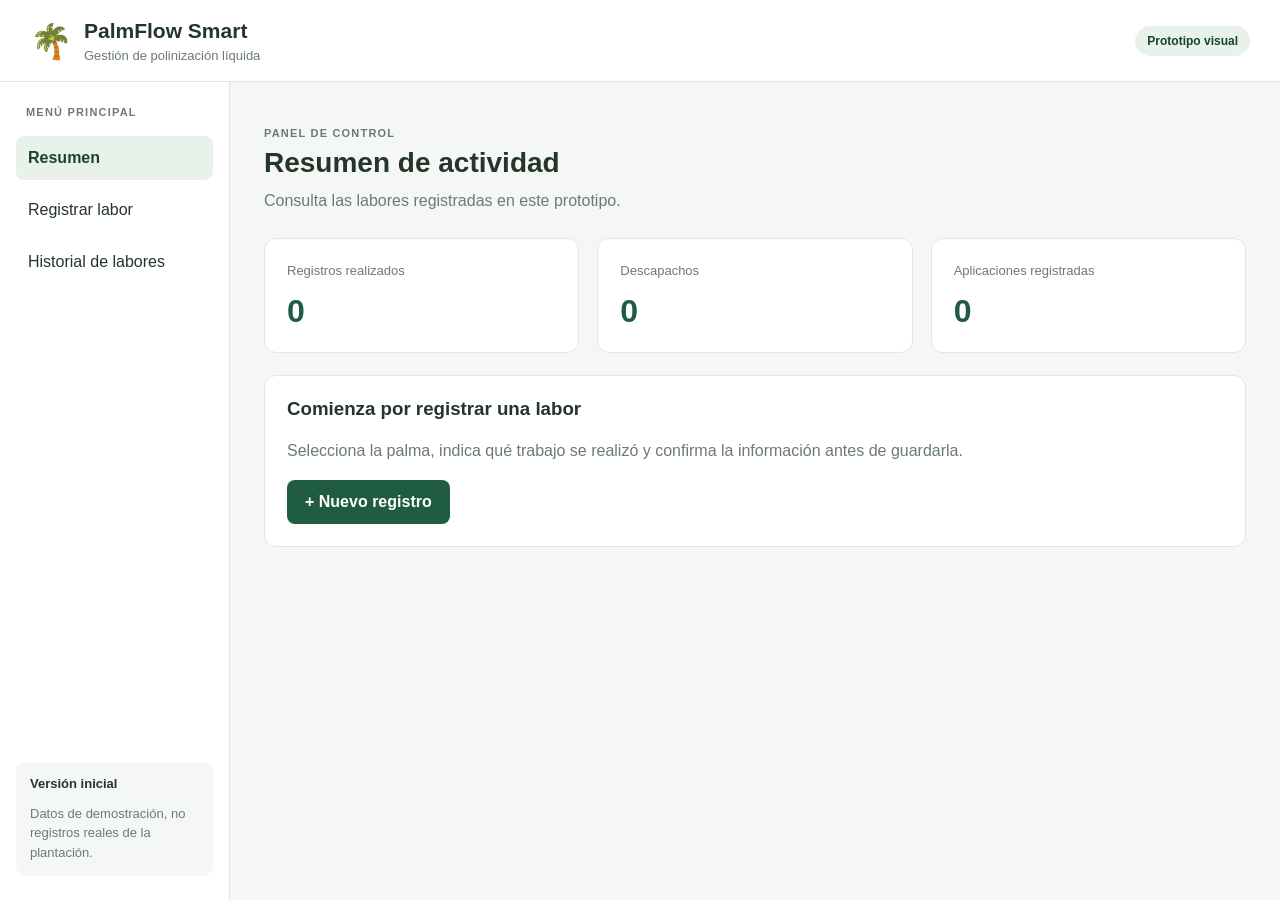
==== index.html @ d9333a88 "Inicio" ====
<!DOCTYPE html>
<html lang="es">
<head>
  <meta charset="UTF-8">
  <meta name="viewport" content="width=device-width, initial-scale=1.0">
  <title>PalmFlow Smart</title>
  <link rel="stylesheet" href="styles.css">
  <script src="app.js" defer></script>
</head>
<body>
  <header class="topbar">
    <div class="brand">
      <span class="brand-icon">🌴</span>
      <div>
        <h1>PalmFlow Smart</h1>
        <p>Gestión de polinización líquida</p>
      </div>
    </div>
    <span class="demo-tag">Prototipo visual</span>
  </header>

  <div class="layout">
    <aside class="sidebar">
      <p class="menu-label">MENÚ PRINCIPAL</p>
      <button class="nav-button active" data-page="dashboard">
        Resumen
      </button>
      <button class="nav-button" data-page="registro">
        Registrar labor
      </button>
      <button class="nav-button" data-page="historial">
        Historial de labores
      </button>
      <div class="sidebar-note">
        <strong>Versión inicial</strong>
        <p>Datos de demostración, no registros reales de la plantación.</p>
      </div>
    </aside>

    <main class="content">
      <section id="dashboard" class="page">
        <p class="eyebrow">PANEL DE CONTROL</p>
        <h2>Resumen de actividad</h2>
        <p class="intro">
          Consulta las labores registradas en este prototipo.
        </p>

        <div class="stats">
          <article class="stat-card">
            <span>Registros realizados</span>
            <strong id="totalRegistros">0</strong>
          </article>
          <article class="stat-card">
            <span>Descapachos</span>
            <strong id="totalDescapachos">0</strong>
          </article>
          <article class="stat-card">
            <span>Aplicaciones registradas</span>
            <strong id="totalAplicaciones">0</strong>
          </article>
        </div>

        <article class="panel">
          <h3>Comienza por registrar una labor</h3>
          <p>
            Selecciona la palma, indica qué trabajo se realizó
            y confirma la información antes de guardarla.
          </p>
          <button class="primary-button" data-go="registro">
            + Nuevo registro
          </button>
        </article>
      </section>

      <section id="registro" class="page hidden">
        <p class="eyebrow">REGISTRO DE CAMPO</p>
        <h2>Registrar una labor</h2>
        <p class="intro">
          Completa los datos de ejemplo para probar el formulario.
        </p>

        <form id="laborForm" class="panel form-grid">
          <label>
            Sector
            <input name="sector" placeholder="Ej. 12" required>
          </label>

          <label>
            Línea
            <input name="linea" placeholder="Ej. 2" required>
          </label>

          <label>
            Identificador de palma
            <input name="palma" placeholder="Ej. 042" required>
          </label>

          <label>
            Tipo de labor
            <select name="labor" required>
              <option value="">Selecciona una labor</option>
              <option value="Descapacho">Descapacho</option>
              <option value="Aplicación">Aplicación de polinización</option>
            </select>
          </label>

          <label class="full-width">
            Estado observado o labor realizada
            <select name="estado" required>
              <option value="">Selecciona una opción</option>
              <option value="Realizado">Labor realizada</option>
              <option value="Pendiente">Pendiente de realizar</option>
              <option value="Por verificar">Requiere verificación</option>
            </select>
          </label>

          <label class="full-width">
            Observaciones (opcional)
            <textarea name="observaciones" rows="3"
              placeholder="Información adicional..."></textarea>
          </label>

          <div class="full-width form-actions">
            <button type="reset" class="secondary-button">Limpiar</button>
            <button type="submit" class="primary-button">
              Guardar registro
            </button>
          </div>
        </form>

        <p class="helper">
          Este formulario es demostrativo. Las opciones definitivas
          deben validarse con Palmasol.
        </p>
      </section>

      <section id="historial" class="page hidden">
        <p class="eyebrow">CONSULTA DE INFORMACIÓN</p>
        <h2>Historial de labores</h2>
        <p class="intro">
          Registros guardados durante esta demostración.
        </p>

        <article class="panel table-panel">
          <div class="table-wrap">
            <table>
              <thead>
                <tr>
                  <th>Palma</th>
                  <th>Labor</th>
                  <th>Estado</th>
                  <th>Fecha</th>
                </tr>
              </thead>
              <tbody id="historialBody"></tbody>
            </table>
          </div>
          <p id="emptyMessage" class="empty-message">
            Todavía no hay registros. Prueba el formulario.
          </p>
        </article>
      </section>
    </main>
  </div>
</body>
</html>
---- styles.css ----
:root {
  --green: #205c43;
  --green-dark: #16442f;
  --green-light: #e8f2eb;
  --background: #f5f7f5;
  --text: #24352c;
  --muted: #6b7b72;
  --border: #e0e7e1;
  --white: #ffffff;
}

* {
  box-sizing: border-box;
}

body {
  margin: 0;
  font-family: Arial, Helvetica, sans-serif;
  color: var(--text);
  background: var(--background);
}

button, input, select, textarea {
  font: inherit;
}

button {
  cursor: pointer;
}

.topbar {
  min-height: 82px;
  background: var(--white);
  border-bottom: 1px solid var(--border);
  display: flex;
  align-items: center;
  justify-content: space-between;
  padding: 16px 30px;
  gap: 16px;
}

.brand {
  display: flex;
  align-items: center;
  gap: 12px;
}

.brand-icon {
  font-size: 34px;
}

.brand h1 {
  margin: 0;
  font-size: 21px;
}

.brand p {
  margin: 5px 0 0;
  color: var(--muted);
  font-size: 13px;
}

.demo-tag {
  background: var(--green-light);
  color: var(--green-dark);
  border-radius: 20px;
  padding: 8px 12px;
  font-size: 12px;
  font-weight: bold;
}

.layout {
  display: grid;
  grid-template-columns: 230px minmax(0, 1fr);
  min-height: calc(100vh - 82px);
}

.sidebar {
  background: var(--white);
  border-right: 1px solid var(--border);
  padding: 24px 16px;
  display: flex;
  flex-direction: column;
  gap: 8px;
}

.menu-label, .eyebrow {
  color: var(--muted);
  font-size: 11px;
  font-weight: bold;
  letter-spacing: 1.2px;
}

.menu-label {
  padding: 0 10px;
  margin: 0 0 10px;
}

.nav-button {
  background: transparent;
  border: 0;
  border-radius: 8px;
  text-align: left;
  padding: 13px 12px;
  color: var(--text);
}

.nav-button:hover,
.nav-button.active {
  background: var(--green-light);
  color: var(--green-dark);
  font-weight: bold;
}

.sidebar-note {
  margin-top: auto;
  background: var(--background);
  padding: 14px;
  border-radius: 10px;
  font-size: 13px;
}

.sidebar-note p {
  color: var(--muted);
  line-height: 1.5;
  margin-bottom: 0;
}

.content {
  width: 100%;
  max-width: 1200px;
  padding: 34px;
  margin: 0 auto;
}

.eyebrow {
  margin-bottom: 8px;
}

h2 {
  margin: 0;
  font-size: 28px;
}

.intro {
  color: var(--muted);
  margin: 10px 0 25px;
  line-height: 1.5;
}

.stats {
  display: grid;
  grid-template-columns: repeat(3, minmax(0, 1fr));
  gap: 18px;
  margin-bottom: 22px;
}

.stat-card, .panel {
  background: var(--white);
  border: 1px solid var(--border);
  border-radius: 12px;
  padding: 22px;
}

.stat-card span {
  display: block;
  color: var(--muted);
  font-size: 13px;
  line-height: 1.5;
}

.stat-card strong {
  display: block;
  font-size: 32px;
  margin-top: 12px;
  color: var(--green);
}

.panel h3 {
  margin-top: 0;
}

.panel p {
  color: var(--muted);
  line-height: 1.6;
}

.primary-button, .secondary-button {
  border-radius: 8px;
  padding: 12px 17px;
  font-weight: bold;
  border: 1px solid transparent;
}

.primary-button {
  background: var(--green);
  color: white;
}

.primary-button:hover {
  background: var(--green-dark);
}

.secondary-button {
  background: white;
  border-color: var(--border);
  color: var(--text);
}

.form-grid {
  display: grid;
  grid-template-columns: repeat(2, minmax(0, 1fr));
  gap: 20px;
}

.form-grid label {
  display: flex;
  flex-direction: column;
  gap: 8px;
  font-size: 14px;
  font-weight: bold;
}

input, select, textarea {
  width: 100%;
  padding: 12px;
  border: 1px solid #ccd7ce;
  border-radius: 8px;
  background: white;
  color: var(--text);
  min-width: 0;
}

input:focus, select:focus, textarea:focus {
  outline: 2px solid #a9cbb5;
  border-color: var(--green);
}

.full-width {
  grid-column: 1 / -1;
}

.form-actions {
  display: flex;
  justify-content: flex-end;
  gap: 10px;
  flex-wrap: wrap;
}

.helper {
  color: var(--muted);
  font-size: 12px;
  line-height: 1.5;
}

.table-wrap {
  width: 100%;
  overflow-x: auto;
}

table {
  border-collapse: collapse;
  width: 100%;
  text-align: left;
  font-size: 14px;
}

th, td {
  padding: 14px 12px;
  border-bottom: 1px solid var(--border);
  white-space: nowrap;
}

th {
  color: var(--muted);
  font-size: 12px;
}

.empty-message {
  text-align: center;
  padding: 20px 0;
}

.hidden {
  display: none !important;
}

@media (max-width: 760px) {
  .topbar {
    padding: 14px 16px;
  }

  .brand h1 {
    font-size: 18px;
  }

  .demo-tag {
    font-size: 10px;
  }

  .layout {
    grid-template-columns: 1fr;
  }

  .sidebar {
    border-right: 0;
    border-bottom: 1px solid var(--border);
    padding: 12px;
    display: grid;
    grid-template-columns: repeat(3, minmax(0, 1fr));
  }

  .menu-label, .sidebar-note {
    display: none;
  }

  .nav-button {
    text-align: center;
    padding: 12px 5px;
    font-size: 12px;
  }

  .content {
    padding: 22px 16px;
  }

  h2 {
    font-size: 24px;
  }

  .stats {
    grid-template-columns: 1fr;
    gap: 12px;
  }

  .stat-card {
    padding: 16px;
  }

  .stat-card strong {
    font-size: 26px;
  }

  .form-grid {
    grid-template-columns: 1fr;
    padding: 17px;
  }

  .full-width {
    grid-column: auto;
  }
}
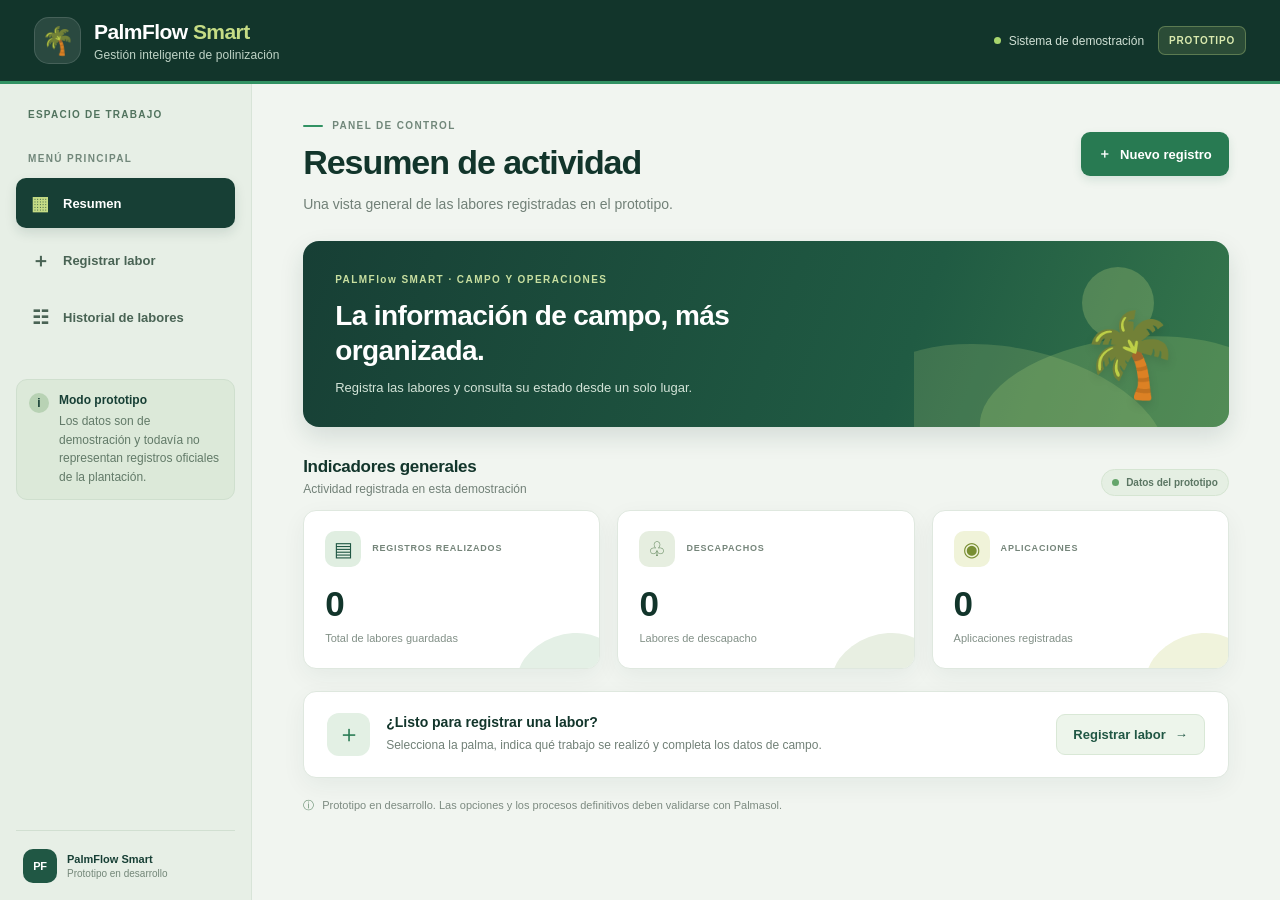
==== commit 50c4b5ab: "..." ====
--- a/index.html
+++ b/index.html
@@ -1,148 +1,243 @@
-
 <!DOCTYPE html>
 <html lang="es">
 <head>
   <meta charset="UTF-8">
   <meta name="viewport" content="width=device-width, initial-scale=1.0">
-  <title>PalmFlow Smart</title>
+  <meta name="theme-color" content="#173f35">
+  <title>PalmFlow Smart | Gestión de polinización líquida</title>
   <link rel="stylesheet" href="styles.css">
   <script src="app.js" defer></script>
 </head>
 <body>
   <header class="topbar">
-    <div class="brand">
-      <span class="brand-icon">🌴</span>
-      <div>
-        <h1>PalmFlow Smart</h1>
-        <p>Gestión de polinización líquida</p>
-      </div>
+    <a class="brand" href="#" aria-label="PalmFlow Smart, inicio" data-go="dashboard">
+      <span class="brand-icon" aria-hidden="true">🌴</span>
+      <span class="brand-copy">
+        <span class="brand-name">PalmFlow <span>Smart</span></span>
+        <span class="brand-subtitle">Gestión inteligente de polinización</span>
+      </span>
+    </a>
+    <div class="topbar-right">
+      <span class="system-indicator"><span class="status-dot"></span> Sistema de demostración</span>
+      <span class="demo-tag">PROTOTIPO</span>
     </div>
-    <span class="demo-tag">Prototipo visual</span>
   </header>
 
   <div class="layout">
     <aside class="sidebar">
+      <div class="sidebar-heading">ESPACIO DE TRABAJO</div>
       <p class="menu-label">MENÚ PRINCIPAL</p>
-      <button class="nav-button active" data-page="dashboard">
-        Resumen
+      <button class="nav-button active" data-page="dashboard" type="button">
+        <span class="nav-icon" aria-hidden="true">▦</span>
+        <span>Resumen</span>
       </button>
-      <button class="nav-button" data-page="registro">
-        Registrar labor
+      <button class="nav-button" data-page="registro" type="button">
+        <span class="nav-icon" aria-hidden="true">＋</span>
+        <span>Registrar labor</span>
       </button>
-      <button class="nav-button" data-page="historial">
-        Historial de labores
+      <button class="nav-button" data-page="historial" type="button">
+        <span class="nav-icon" aria-hidden="true">☷</span>
+        <span>Historial de labores</span>
       </button>
+
       <div class="sidebar-note">
-        <strong>Versión inicial</strong>
-        <p>Datos de demostración, no registros reales de la plantación.</p>
+        <span class="note-icon" aria-hidden="true">i</span>
+        <div>
+          <strong>Modo prototipo</strong>
+          <p>Los datos son de demostración y todavía no representan registros oficiales de la plantación.</p>
+        </div>
+      </div>
+
+      <div class="sidebar-footer">
+        <span class="footer-mark">PF</span>
+        <span><strong>PalmFlow Smart</strong><small>Prototipo en desarrollo</small></span>
       </div>
     </aside>
 
     <main class="content">
       <section id="dashboard" class="page">
-        <p class="eyebrow">PANEL DE CONTROL</p>
-        <h2>Resumen de actividad</h2>
-        <p class="intro">
-          Consulta las labores registradas en este prototipo.
-        </p>
+        <div class="page-heading">
+          <div>
+            <p class="eyebrow"><span class="eyebrow-line"></span> PANEL DE CONTROL</p>
+            <h1>Resumen de actividad</h1>
+            <p class="intro">Una vista general de las labores registradas en el prototipo.</p>
+          </div>
+          <button class="primary-button heading-action" data-go="registro" type="button">
+            <span aria-hidden="true">＋</span> Nuevo registro
+          </button>
+        </div>
+
+        <div class="welcome-banner">
+          <div class="welcome-copy">
+            <span class="banner-kicker">PALMFlow SMART · CAMPO Y OPERACIONES</span>
+            <h2>La información de campo, más organizada.</h2>
+            <p>Registra las labores y consulta su estado desde un solo lugar.</p>
+          </div>
+          <div class="banner-art" aria-hidden="true">
+            <span class="sun"></span>
+            <span class="hill hill-back"></span>
+            <span class="hill hill-front"></span>
+            <span class="palm-illustration">🌴</span>
+          </div>
+        </div>
+
+        <div class="section-title-row">
+          <div>
+            <h2 class="section-title">Indicadores generales</h2>
+            <p class="section-description">Actividad registrada en esta demostración</p>
+          </div>
+          <span class="live-label"><span class="status-dot"></span> Datos del prototipo</span>
+        </div>
 
         <div class="stats">
-          <article class="stat-card">
-            <span>Registros realizados</span>
+          <article class="stat-card stat-primary">
+            <div class="stat-topline">
+              <span class="stat-icon" aria-hidden="true">▤</span>
+              <span class="stat-label">REGISTROS REALIZADOS</span>
+            </div>
             <strong id="totalRegistros">0</strong>
+            <span class="stat-footnote">Total de labores guardadas</span>
+            <span class="stat-accent"></span>
           </article>
           <article class="stat-card">
-            <span>Descapachos</span>
+            <div class="stat-topline">
+              <span class="stat-icon icon-sage" aria-hidden="true">♧</span>
+              <span class="stat-label">DESCAPACHOS</span>
+            </div>
             <strong id="totalDescapachos">0</strong>
+            <span class="stat-footnote">Labores de descapacho</span>
+            <span class="stat-accent accent-sage"></span>
           </article>
           <article class="stat-card">
-            <span>Aplicaciones registradas</span>
+            <div class="stat-topline">
+              <span class="stat-icon icon-lime" aria-hidden="true">◉</span>
+              <span class="stat-label">APLICACIONES</span>
+            </div>
             <strong id="totalAplicaciones">0</strong>
+            <span class="stat-footnote">Aplicaciones registradas</span>
+            <span class="stat-accent accent-lime"></span>
           </article>
         </div>
 
-        <article class="panel">
-          <h3>Comienza por registrar una labor</h3>
-          <p>
-            Selecciona la palma, indica qué trabajo se realizó
-            y confirma la información antes de guardarla.
-          </p>
-          <button class="primary-button" data-go="registro">
-            + Nuevo registro
-          </button>
+        <article class="panel action-panel">
+          <div class="action-symbol" aria-hidden="true">＋</div>
+          <div class="action-copy">
+            <h3>¿Listo para registrar una labor?</h3>
+            <p>Selecciona la palma, indica qué trabajo se realizó y completa los datos de campo.</p>
+          </div>
+          <button class="secondary-green-button" data-go="registro" type="button">Registrar labor <span aria-hidden="true">→</span></button>
         </article>
+
+        <p class="page-footnote"><span aria-hidden="true">ⓘ</span> Prototipo en desarrollo. Las opciones y los procesos definitivos deben validarse con Palmasol.</p>
       </section>
 
       <section id="registro" class="page hidden">
-        <p class="eyebrow">REGISTRO DE CAMPO</p>
-        <h2>Registrar una labor</h2>
-        <p class="intro">
-          Completa los datos de ejemplo para probar el formulario.
-        </p>
-
-        <form id="laborForm" class="panel form-grid">
-          <label>
-            Sector
-            <input name="sector" placeholder="Ej. 12" required>
-          </label>
-
-          <label>
-            Línea
-            <input name="linea" placeholder="Ej. 2" required>
-          </label>
-
-          <label>
-            Identificador de palma
-            <input name="palma" placeholder="Ej. 042" required>
-          </label>
-
-          <label>
-            Tipo de labor
-            <select name="labor" required>
-              <option value="">Selecciona una labor</option>
-              <option value="Descapacho">Descapacho</option>
-              <option value="Aplicación">Aplicación de polinización</option>
-            </select>
-          </label>
-
-          <label class="full-width">
-            Estado observado o labor realizada
-            <select name="estado" required>
-              <option value="">Selecciona una opción</option>
-              <option value="Realizado">Labor realizada</option>
-              <option value="Pendiente">Pendiente de realizar</option>
-              <option value="Por verificar">Requiere verificación</option>
-            </select>
-          </label>
-
-          <label class="full-width">
-            Observaciones (opcional)
-            <textarea name="observaciones" rows="3"
-              placeholder="Información adicional..."></textarea>
-          </label>
-
-          <div class="full-width form-actions">
-            <button type="reset" class="secondary-button">Limpiar</button>
-            <button type="submit" class="primary-button">
-              Guardar registro
-            </button>
+        <div class="page-heading">
+          <div>
+            <p class="eyebrow"><span class="eyebrow-line"></span> REGISTRO DE CAMPO</p>
+            <h1>Registrar una labor</h1>
+            <p class="intro">Completa la información de la labor para añadirla al historial de demostración.</p>
+          </div>
+          <span class="form-step"><span>01</span> Nuevo registro</span>
+        </div>
+
+        <div class="form-intro-banner">
+          <span class="form-intro-icon" aria-hidden="true">✳</span>
+          <div>
+            <strong>Registra la actividad con claridad</strong>
+            <p>Verifica el sector, la línea y el identificador de la palma antes de guardar.</p>
+          </div>
+        </div>
+
+        <form id="laborForm" class="panel form-panel">
+          <div class="form-section-heading">
+            <span class="form-section-number">01</span>
+            <div>
+              <h2>Identificación de la palma</h2>
+              <p>Indica la ubicación de la palma donde se realizó la labor.</p>
+            </div>
+          </div>
+
+          <div class="form-grid">
+            <label>
+              Sector <span class="required-mark">*</span>
+              <input name="sector" placeholder="Ej. 12" autocomplete="off" required>
+            </label>
+            <label>
+              Línea <span class="required-mark">*</span>
+              <input name="linea" placeholder="Ej. 2" autocomplete="off" required>
+            </label>
+            <label class="full-width">
+              Identificador de palma <span class="required-mark">*</span>
+              <input name="palma" placeholder="Ej. 042" autocomplete="off" required>
+              <span class="field-hint">En una versión futura, este campo podría completarse escaneando un código QR.</span>
+            </label>
+          </div>
+
+          <div class="form-divider"></div>
+
+          <div class="form-section-heading">
+            <span class="form-section-number">02</span>
+            <div>
+              <h2>Detalles de la labor</h2>
+              <p>Selecciona el tipo de actividad y su estado actual.</p>
+            </div>
+          </div>
+
+          <div class="form-grid">
+            <label>
+              Tipo de labor <span class="required-mark">*</span>
+              <select name="labor" required>
+                <option value="">Selecciona una labor</option>
+                <option value="Descapacho">Descapacho</option>
+                <option value="Aplicación">Aplicación de polinización</option>
+              </select>
+            </label>
+            <label>
+              Estado de la labor <span class="required-mark">*</span>
+              <select name="estado" required>
+                <option value="">Selecciona una opción</option>
+                <option value="Realizado">Labor realizada</option>
+                <option value="Pendiente">Pendiente de realizar</option>
+                <option value="Por verificar">Requiere verificación</option>
+              </select>
+            </label>
+            <label class="full-width">
+              Observaciones <span class="optional-mark">(opcional)</span>
+              <textarea name="observaciones" rows="4" placeholder="Añade información adicional sobre la labor..."></textarea>
+            </label>
+          </div>
+
+          <div class="form-actions">
+            <span class="required-note"><span class="required-mark">*</span> Campos obligatorios</span>
+            <div class="form-action-buttons">
+              <button type="reset" class="secondary-button">Limpiar formulario</button>
+              <button type="submit" class="primary-button"><span aria-hidden="true">✓</span> Guardar registro</button>
+            </div>
           </div>
         </form>
 
-        <p class="helper">
-          Este formulario es demostrativo. Las opciones definitivas
-          deben validarse con Palmasol.
-        </p>
+        <p class="helper"><span aria-hidden="true">ⓘ</span> Los registros se guardan localmente en este navegador mientras se desarrolla la conexión a la base de datos compartida.</p>
       </section>
 
       <section id="historial" class="page hidden">
-        <p class="eyebrow">CONSULTA DE INFORMACIÓN</p>
-        <h2>Historial de labores</h2>
-        <p class="intro">
-          Registros guardados durante esta demostración.
-        </p>
+        <div class="page-heading">
+          <div>
+            <p class="eyebrow"><span class="eyebrow-line"></span> CONSULTA DE INFORMACIÓN</p>
+            <h1>Historial de labores</h1>
+            <p class="intro">Consulta las labores guardadas durante esta demostración.</p>
+          </div>
+          <button class="primary-button heading-action" data-go="registro" type="button"><span aria-hidden="true">＋</span> Nuevo registro</button>
+        </div>
 
         <article class="panel table-panel">
+          <div class="table-heading">
+            <div>
+              <h2>Registros recientes</h2>
+              <p>Detalle de las labores añadidas al prototipo.</p>
+            </div>
+            <span class="table-badge"><span class="status-dot"></span> Demostración</span>
+          </div>
           <div class="table-wrap">
             <table>
               <thead>
@@ -157,9 +252,12 @@
             </table>
           </div>
           <p id="emptyMessage" class="empty-message">
-            Todavía no hay registros. Prueba el formulario.
+            <span class="empty-icon" aria-hidden="true">☷</span>
+            <strong>Todavía no hay registros</strong>
+            <span>Cuando guardes una labor, aparecerá aquí.</span>
           </p>
         </article>
+        <p class="page-footnote"><span aria-hidden="true">ⓘ</span> En esta etapa, el historial solo refleja los datos guardados en este navegador.</p>
       </section>
     </main>
   </div>
--- a/styles.css
+++ b/styles.css
@@ -1,353 +1,309 @@
-
 :root {
-  --green: #205c43;
-  --green-dark: #16442f;
-  --green-light: #e8f2eb;
-  --background: #f5f7f5;
-  --text: #24352c;
-  --muted: #6b7b72;
-  --border: #e0e7e1;
-  --white: #ffffff;
-}
-
-* {
-  box-sizing: border-box;
-}
+  --green-950: #12352b;
+  --green-900: #173f35;
+  --green-800: #205744;
+  --green-700: #287a52;
+  --green-600: #329263;
+  --green-100: #e4f0e6;
+  --green-50: #f0f6ef;
+  --sage-200: #cbdcc9;
+  --lime-300: #c5dc85;
+  --background: #f1f5f0;
+  --surface: #ffffff;
+  --text: #20352b;
+  --muted: #718077;
+  --border: #dfe8df;
+  --shadow: 0 8px 24px rgba(25, 63, 47, 0.055);
+}
+
+* { box-sizing: border-box; }
 
 body {
   margin: 0;
-  font-family: Arial, Helvetica, sans-serif;
+  font-family: Inter, "Segoe UI", Arial, Helvetica, sans-serif;
   color: var(--text);
   background: var(--background);
-}
-
-button, input, select, textarea {
-  font: inherit;
-}
-
-button {
-  cursor: pointer;
+  -webkit-font-smoothing: antialiased;
+}
+
+button, input, select, textarea { font: inherit; }
+button { cursor: pointer; }
+button:focus-visible, a:focus-visible, input:focus-visible,
+select:focus-visible, textarea:focus-visible {
+  outline: 3px solid rgba(50, 146, 99, .3);
+  outline-offset: 2px;
 }
 
 .topbar {
-  min-height: 82px;
-  background: var(--white);
-  border-bottom: 1px solid var(--border);
+  min-height: 84px;
+  background: var(--green-950);
+  color: white;
   display: flex;
   align-items: center;
   justify-content: space-between;
-  padding: 16px 30px;
-  gap: 16px;
+  padding: 16px 34px;
+  gap: 18px;
+  border-bottom: 3px solid var(--green-600);
 }
 
 .brand {
+  display: flex;
+  align-items: center;
+  gap: 13px;
+  color: inherit;
+  text-decoration: none;
+}
+.brand-icon {
+  display: grid;
+  place-items: center;
+  width: 47px;
+  height: 47px;
+  font-size: 27px;
+  background: rgba(255,255,255,.1);
+  border: 1px solid rgba(255,255,255,.13);
+  border-radius: 15px;
+}
+.brand-copy { display: flex; flex-direction: column; gap: 4px; }
+.brand-name { font-size: 21px; font-weight: 800; letter-spacing: -.55px; }
+.brand-name span { color: var(--lime-300); }
+.brand-subtitle { font-size: 12px; color: #c0d4c7; letter-spacing: .1px; }
+.topbar-right { display: flex; align-items: center; gap: 14px; }
+.system-indicator { display: inline-flex; align-items: center; gap: 8px; color: #d0e0d5; font-size: 12px; }
+.status-dot { display: inline-block; width: 7px; height: 7px; border-radius: 50%; background: #a8d66d; flex: 0 0 auto; }
+.demo-tag {
+  background: rgba(197,220,133,.14);
+  color: #d9e9ae;
+  border: 1px solid rgba(197,220,133,.32);
+  border-radius: 7px;
+  padding: 8px 10px;
+  font-size: 10px;
+  font-weight: 800;
+  letter-spacing: .8px;
+}
+
+.layout { display: grid; grid-template-columns: 252px minmax(0, 1fr); min-height: calc(100vh - 84px); }
+.sidebar {
+  background: #e7efe6;
+  border-right: 1px solid #d8e4d8;
+  padding: 25px 16px 17px;
+  display: flex;
+  flex-direction: column;
+  gap: 7px;
+}
+.sidebar-heading { color: #51735e; font-size: 10px; font-weight: 800; letter-spacing: 1.25px; padding: 0 12px 26px; }
+.menu-label, .eyebrow { color: #71877a; font-size: 10px; font-weight: 800; letter-spacing: 1.35px; }
+.menu-label { padding: 0 12px; margin: 0 0 7px; }
+.nav-button {
   display: flex;
   align-items: center;
   gap: 12px;
-}
-
-.brand-icon {
-  font-size: 34px;
-}
-
-.brand h1 {
-  margin: 0;
-  font-size: 21px;
-}
-
-.brand p {
-  margin: 5px 0 0;
-  color: var(--muted);
-  font-size: 13px;
-}
-
-.demo-tag {
-  background: var(--green-light);
-  color: var(--green-dark);
-  border-radius: 20px;
-  padding: 8px 12px;
-  font-size: 12px;
-  font-weight: bold;
-}
-
-.layout {
-  display: grid;
-  grid-template-columns: 230px minmax(0, 1fr);
-  min-height: calc(100vh - 82px);
-}
-
-.sidebar {
-  background: var(--white);
-  border-right: 1px solid var(--border);
-  padding: 24px 16px;
-  display: flex;
-  flex-direction: column;
-  gap: 8px;
-}
-
-.menu-label, .eyebrow {
-  color: var(--muted);
-  font-size: 11px;
-  font-weight: bold;
-  letter-spacing: 1.2px;
-}
-
-.menu-label {
-  padding: 0 10px;
-  margin: 0 0 10px;
-}
-
-.nav-button {
+  width: 100%;
   background: transparent;
-  border: 0;
-  border-radius: 8px;
+  border: 1px solid transparent;
+  border-radius: 10px;
   text-align: left;
   padding: 13px 12px;
-  color: var(--text);
-}
-
-.nav-button:hover,
-.nav-button.active {
-  background: var(--green-light);
-  color: var(--green-dark);
-  font-weight: bold;
-}
-
+  color: #496354;
+  font-size: 13px;
+  font-weight: 600;
+  transition: background .18s ease, color .18s ease, border-color .18s ease;
+}
+.nav-icon { display: inline-grid; place-items: center; width: 22px; height: 22px; font-size: 19px; line-height: 1; }
+.nav-button:hover { background: rgba(255,255,255,.7); color: var(--green-900); }
+.nav-button.active { background: var(--green-900); color: #fff; box-shadow: 0 5px 12px rgba(23,63,53,.13); }
+.nav-button.active .nav-icon { color: var(--lime-300); }
 .sidebar-note {
-  margin-top: auto;
-  background: var(--background);
-  padding: 14px;
-  border-radius: 10px;
-  font-size: 13px;
-}
-
-.sidebar-note p {
-  color: var(--muted);
-  line-height: 1.5;
-  margin-bottom: 0;
-}
-
-.content {
-  width: 100%;
-  max-width: 1200px;
-  padding: 34px;
-  margin: 0 auto;
-}
-
-.eyebrow {
-  margin-bottom: 8px;
-}
-
-h2 {
-  margin: 0;
-  font-size: 28px;
-}
-
-.intro {
-  color: var(--muted);
-  margin: 10px 0 25px;
-  line-height: 1.5;
-}
-
-.stats {
-  display: grid;
-  grid-template-columns: repeat(3, minmax(0, 1fr));
-  gap: 18px;
-  margin-bottom: 22px;
-}
-
-.stat-card, .panel {
-  background: var(--white);
-  border: 1px solid var(--border);
-  border-radius: 12px;
-  padding: 22px;
-}
-
-.stat-card span {
-  display: block;
-  color: var(--muted);
-  font-size: 13px;
-  line-height: 1.5;
-}
-
-.stat-card strong {
-  display: block;
-  font-size: 32px;
-  margin-top: 12px;
-  color: var(--green);
-}
-
-.panel h3 {
-  margin-top: 0;
-}
-
-.panel p {
-  color: var(--muted);
-  line-height: 1.6;
-}
-
-.primary-button, .secondary-button {
-  border-radius: 8px;
-  padding: 12px 17px;
-  font-weight: bold;
-  border: 1px solid transparent;
-}
-
-.primary-button {
-  background: var(--green);
-  color: white;
-}
-
-.primary-button:hover {
-  background: var(--green-dark);
-}
-
-.secondary-button {
-  background: white;
-  border-color: var(--border);
-  color: var(--text);
-}
-
-.form-grid {
-  display: grid;
-  grid-template-columns: repeat(2, minmax(0, 1fr));
-  gap: 20px;
-}
-
-.form-grid label {
-  display: flex;
-  flex-direction: column;
-  gap: 8px;
-  font-size: 14px;
-  font-weight: bold;
-}
-
-input, select, textarea {
-  width: 100%;
-  padding: 12px;
-  border: 1px solid #ccd7ce;
-  border-radius: 8px;
-  background: white;
-  color: var(--text);
-  min-width: 0;
-}
-
-input:focus, select:focus, textarea:focus {
-  outline: 2px solid #a9cbb5;
-  border-color: var(--green);
-}
-
-.full-width {
-  grid-column: 1 / -1;
-}
-
-.form-actions {
-  display: flex;
-  justify-content: flex-end;
+  display: flex;
   gap: 10px;
-  flex-wrap: wrap;
-}
-
-.helper {
-  color: var(--muted);
+  margin-top: 30px;
+  background: #dce9d9;
+  border: 1px solid #cfdfce;
+  padding: 13px 12px;
+  border-radius: 11px;
   font-size: 12px;
-  line-height: 1.5;
-}
-
-.table-wrap {
-  width: 100%;
-  overflow-x: auto;
-}
-
-table {
-  border-collapse: collapse;
-  width: 100%;
-  text-align: left;
-  font-size: 14px;
-}
-
-th, td {
-  padding: 14px 12px;
-  border-bottom: 1px solid var(--border);
-  white-space: nowrap;
-}
-
-th {
-  color: var(--muted);
-  font-size: 12px;
-}
-
-.empty-message {
-  text-align: center;
-  padding: 20px 0;
-}
-
-.hidden {
-  display: none !important;
-}
-
+}
+.note-icon { display: grid; place-items: center; flex: 0 0 20px; width: 20px; height: 20px; border-radius: 50%; background: #b8d2b4; color: var(--green-900); font-weight: 800; font-size: 12px; }
+.sidebar-note strong { color: var(--green-900); font-size: 12px; }
+.sidebar-note p { color: #627a68; line-height: 1.55; margin: 5px 0 0; }
+.sidebar-footer { display: flex; align-items: center; gap: 10px; margin-top: auto; padding: 18px 7px 0; border-top: 1px solid #d1dfd1; }
+.footer-mark { display: grid; place-items: center; width: 34px; height: 34px; border-radius: 10px; color: white; background: var(--green-800); font-size: 11px; font-weight: 800; letter-spacing: -.3px; }
+.sidebar-footer strong, .sidebar-footer small { display: block; }
+.sidebar-footer strong { font-size: 11px; color: var(--green-900); }
+.sidebar-footer small { margin-top: 3px; font-size: 10px; color: #748779; }
+
+.content { width: 100%; max-width: 1440px; padding: 36px clamp(22px, 4vw, 58px) 44px; margin: 0 auto; min-width: 0; }
+.page-heading { display: flex; align-items: flex-start; justify-content: space-between; gap: 22px; margin-bottom: 25px; }
+.eyebrow { display: flex; align-items: center; gap: 9px; margin: 0 0 11px; }
+.eyebrow-line { width: 20px; height: 2px; border-radius: 2px; background: var(--green-600); }
+h1 { margin: 0; color: var(--green-950); font-size: clamp(27px, 3vw, 34px); line-height: 1.2; letter-spacing: -1.05px; }
+.intro { color: var(--muted); margin: 10px 0 0; line-height: 1.65; font-size: 14px; max-width: 650px; }
+.primary-button, .secondary-button, .secondary-green-button {
+  display: inline-flex; align-items: center; justify-content: center; gap: 9px;
+  border-radius: 9px; padding: 12px 16px; font-weight: 700; font-size: 13px;
+  border: 1px solid transparent; transition: transform .15s ease, background .15s ease, box-shadow .15s ease;
+}
+.primary-button { background: var(--green-700); color: white; box-shadow: 0 4px 10px rgba(40,122,82,.14); }
+.primary-button:hover { background: var(--green-800); transform: translateY(-1px); box-shadow: 0 6px 14px rgba(40,122,82,.2); }
+.heading-action { margin-top: 12px; white-space: nowrap; }
+.welcome-banner {
+  position: relative; display: flex; align-items: center; justify-content: space-between; overflow: hidden;
+  min-height: 185px; padding: 28px 32px; margin-bottom: 30px; border-radius: 16px;
+  color: white; background: linear-gradient(110deg, #173f35 0%, #205b43 65%, #36774c 100%);
+  box-shadow: 0 10px 24px rgba(23,63,53,.13);
+}
+.welcome-copy { position: relative; z-index: 2; max-width: 620px; }
+.banner-kicker { display: inline-block; color: #c8dfa0; font-size: 10px; font-weight: 800; letter-spacing: 1.45px; margin-bottom: 13px; }
+.welcome-banner h2 { font-size: clamp(21px, 2.4vw, 28px); line-height: 1.25; letter-spacing: -.6px; margin: 0; max-width: 520px; }
+.welcome-banner p { color: #d2e3d7; font-size: 13px; line-height: 1.6; margin: 10px 0 0; }
+.banner-art { position: absolute; right: 0; bottom: 0; width: 34%; height: 100%; overflow: hidden; }
+.sun { position: absolute; right: 75px; top: 26px; width: 72px; height: 72px; border-radius: 50%; background: rgba(197,220,133,.26); }
+.hill { position: absolute; bottom: -56px; border-radius: 50% 50% 0 0; transform: rotate(-7deg); }
+.hill-back { right: -50px; width: 300px; height: 145px; background: rgba(133,177,104,.35); }
+.hill-front { right: 60px; bottom: -87px; width: 310px; height: 165px; background: rgba(197,220,133,.18); transform: rotate(13deg); }
+.palm-illustration { position: absolute; right: 48px; bottom: 24px; font-size: 82px; filter: drop-shadow(0 5px 4px rgba(0,0,0,.1)); }
+.section-title-row { display: flex; align-items: flex-end; justify-content: space-between; gap: 16px; margin-bottom: 14px; }
+.section-title { margin: 0; font-size: 17px; color: var(--green-950); letter-spacing: -.3px; }
+.section-description { margin: 5px 0 0; color: var(--muted); font-size: 12px; }
+.live-label, .table-badge { display: inline-flex; align-items: center; gap: 7px; color: #5b7663; background: #e5efe3; border: 1px solid #d5e5d2; border-radius: 20px; padding: 7px 10px; font-size: 10px; font-weight: 700; white-space: nowrap; }
+.live-label .status-dot, .table-badge .status-dot { background: #65a56b; }
+.stats { display: grid; grid-template-columns: repeat(3, minmax(0, 1fr)); gap: 17px; margin-bottom: 22px; }
+.stat-card { position: relative; overflow: hidden; background: var(--surface); border: 1px solid var(--border); border-radius: 13px; padding: 20px 21px 22px; box-shadow: var(--shadow); min-width: 0; }
+.stat-topline { display: flex; align-items: center; gap: 11px; }
+.stat-icon { display: grid; place-items: center; width: 36px; height: 36px; border-radius: 10px; background: #e0eee1; color: var(--green-800); font-size: 20px; }
+.icon-sage { background: #e6eee0; color: #5a8054; }
+.icon-lime { background: #f0f3d9; color: #788e32; }
+.stat-label { color: #75857a; font-size: 9px; font-weight: 800; letter-spacing: .8px; line-height: 1.5; }
+.stat-card strong { display: block; color: var(--green-950); font-size: 35px; letter-spacing: -1.2px; margin: 17px 0 4px; }
+.stat-footnote { color: #829087; font-size: 11px; }
+.stat-accent { position: absolute; right: -17px; bottom: -37px; width: 100px; height: 70px; border-radius: 50%; background: #e4f0e6; transform: rotate(-20deg); }
+.accent-sage { background: #e8efe2; }
+.accent-lime { background: #f0f3dc; }
+.action-panel { display: flex; align-items: center; gap: 16px; padding: 21px 23px; background: #fff; border: 1px solid var(--border); border-radius: 13px; box-shadow: var(--shadow); }
+.action-symbol { display: grid; place-items: center; flex: 0 0 43px; width: 43px; height: 43px; background: #e3f0e4; color: var(--green-700); border-radius: 12px; font-size: 24px; }
+.action-copy { flex: 1; min-width: 0; }
+.action-copy h3 { color: var(--green-950); margin: 0; font-size: 14px; }
+.action-copy p { color: var(--muted); font-size: 12px; line-height: 1.6; margin: 6px 0 0; }
+.secondary-green-button { background: #edf5eb; color: var(--green-800); border-color: #d9e8d6; white-space: nowrap; }
+.secondary-green-button:hover { background: #dfeedd; }
+.page-footnote, .helper { display: flex; align-items: flex-start; gap: 8px; color: #7c8a80; font-size: 11px; line-height: 1.6; margin: 19px 0 0; }
+.page-footnote span, .helper span { color: #638a6b; }
+
+.form-step { display: inline-flex; align-items: center; gap: 9px; padding: 8px 12px; background: #e4efe2; border: 1px solid #d5e4d3; border-radius: 9px; color: #52745a; font-size: 11px; font-weight: 700; white-space: nowrap; margin-top: 8px; }
+.form-step span { display: grid; place-items: center; width: 22px; height: 22px; background: var(--green-800); color: white; border-radius: 6px; font-size: 10px; }
+.form-intro-banner { display: flex; align-items: center; gap: 13px; padding: 16px 19px; margin-bottom: 18px; background: #e4efe2; border: 1px solid #d4e3d2; border-radius: 12px; }
+.form-intro-icon { display: grid; place-items: center; flex: 0 0 38px; width: 38px; height: 38px; background: #cde2c8; color: var(--green-800); border-radius: 11px; font-size: 22px; }
+.form-intro-banner strong { color: var(--green-900); font-size: 13px; }
+.form-intro-banner p { color: #667e6a; font-size: 12px; margin: 5px 0 0; line-height: 1.5; }
+.form-panel { padding: 26px; background: #fff; border: 1px solid var(--border); border-radius: 14px; box-shadow: var(--shadow); }
+.form-section-heading { display: flex; align-items: flex-start; gap: 12px; margin-bottom: 20px; }
+.form-section-number { display: grid; place-items: center; flex: 0 0 32px; width: 32px; height: 32px; background: var(--green-900); color: white; border-radius: 9px; font-size: 11px; font-weight: 800; }
+.form-section-heading h2 { color: var(--green-950); font-size: 16px; margin: 1px 0 0; }
+.form-section-heading p { color: var(--muted); font-size: 12px; margin: 6px 0 0; line-height: 1.5; }
+.form-grid { display: grid; grid-template-columns: repeat(2, minmax(0, 1fr)); gap: 19px 22px; }
+.form-grid label { display: flex; flex-direction: column; gap: 8px; color: #344b3d; font-size: 12px; font-weight: 700; min-width: 0; }
+.required-mark { color: #b45c3b; }
+.optional-mark { color: #89968c; font-weight: 500; }
+input, select, textarea { width: 100%; min-width: 0; padding: 12px 13px; border: 1px solid #d4e0d5; border-radius: 8px; background: #fbfdfb; color: var(--text); font-size: 13px; transition: border-color .15s ease, box-shadow .15s ease; }
+input::placeholder, textarea::placeholder { color: #9aa69c; }
+input:focus, select:focus, textarea:focus { outline: none; border-color: var(--green-600); box-shadow: 0 0 0 3px rgba(50,146,99,.12); background: white; }
+textarea { resize: vertical; line-height: 1.6; }
+.field-hint { color: #7f8e82; font-size: 10px; line-height: 1.5; font-weight: 500; }
+.full-width { grid-column: 1 / -1; }
+.form-divider { height: 1px; background: #e7ede7; margin: 27px 0 24px; }
+.form-actions { display: flex; justify-content: space-between; align-items: center; gap: 14px; flex-wrap: wrap; margin-top: 25px; padding-top: 20px; border-top: 1px solid #e7ede7; }
+.required-note { color: #829087; font-size: 11px; }
+.form-action-buttons { display: flex; gap: 10px; flex-wrap: wrap; }
+.secondary-button { background: white; border-color: #d7e2d8; color: #4c6555; }
+.secondary-button:hover { background: #f3f7f2; }
+
+.table-panel { padding: 0; overflow: hidden; background: white; border: 1px solid var(--border); border-radius: 14px; box-shadow: var(--shadow); }
+.table-heading { display: flex; align-items: center; justify-content: space-between; gap: 15px; padding: 22px 24px; border-bottom: 1px solid #e7ede7; }
+.table-heading h2 { color: var(--green-950); font-size: 16px; margin: 0; }
+.table-heading p { color: var(--muted); font-size: 12px; margin: 6px 0 0; }
+.table-wrap { width: 100%; overflow-x: auto; }
+table { border-collapse: collapse; width: 100%; text-align: left; font-size: 12px; }
+th, td { padding: 15px 22px; border-bottom: 1px solid #edf1ed; white-space: nowrap; }
+th { color: #738478; background: #f7faf6; font-size: 10px; font-weight: 800; letter-spacing: .65px; text-transform: uppercase; }
+td { color: #42584a; }
+tbody tr:hover { background: #f8fbf7; }
+tbody tr:last-child td { border-bottom: 0; }
+.empty-message { display: flex; flex-direction: column; align-items: center; gap: 7px; color: #8a978d; text-align: center; padding: 38px 16px 42px; font-size: 12px; margin: 0; }
+.empty-icon { display: grid; place-items: center; width: 43px; height: 43px; border-radius: 13px; background: #edf4eb; color: #6b906a; font-size: 24px; margin-bottom: 4px; }
+.empty-message strong { color: #536a5a; font-size: 13px; }
+.empty-message span:last-child { line-height: 1.5; }
+
+.hidden { display: none !important; }
+
+@media (max-width: 1000px) {
+  .layout { grid-template-columns: 220px minmax(0, 1fr); }
+  .content { padding: 30px 24px 38px; }
+  .stats { gap: 12px; }
+  .stat-card { padding: 17px; }
+  .stat-label { font-size: 8px; letter-spacing: .55px; }
+  .banner-art { width: 29%; opacity: .8; }
+  .palm-illustration { right: 18px; font-size: 70px; }
+}
 @media (max-width: 760px) {
-  .topbar {
-    padding: 14px 16px;
-  }
-
-  .brand h1 {
-    font-size: 18px;
-  }
-
-  .demo-tag {
-    font-size: 10px;
-  }
-
-  .layout {
-    grid-template-columns: 1fr;
-  }
-
-  .sidebar {
-    border-right: 0;
-    border-bottom: 1px solid var(--border);
-    padding: 12px;
-    display: grid;
-    grid-template-columns: repeat(3, minmax(0, 1fr));
-  }
-
-  .menu-label, .sidebar-note {
-    display: none;
-  }
-
-  .nav-button {
-    text-align: center;
-    padding: 12px 5px;
-    font-size: 12px;
-  }
-
-  .content {
-    padding: 22px 16px;
-  }
-
-  h2 {
-    font-size: 24px;
-  }
-
-  .stats {
-    grid-template-columns: 1fr;
-    gap: 12px;
-  }
-
-  .stat-card {
-    padding: 16px;
-  }
-
-  .stat-card strong {
-    font-size: 26px;
-  }
-
-  .form-grid {
-    grid-template-columns: 1fr;
-    padding: 17px;
-  }
-
-  .full-width {
-    grid-column: auto;
-  }
-}
+  .topbar { min-height: 76px; padding: 13px 16px; }
+  .brand { gap: 9px; }
+  .brand-icon { width: 40px; height: 40px; font-size: 23px; border-radius: 12px; }
+  .brand-name { font-size: 18px; }
+  .brand-subtitle { font-size: 10px; }
+  .system-indicator { display: none; }
+  .demo-tag { font-size: 9px; padding: 7px 8px; }
+  .layout { grid-template-columns: 1fr; min-height: calc(100vh - 76px); }
+  .sidebar { border-right: 0; border-bottom: 1px solid #d8e4d8; padding: 10px; display: block; }
+  .sidebar-heading, .menu-label, .sidebar-note, .sidebar-footer { display: none; }
+  .sidebar .nav-button { display: inline-flex; justify-content: center; width: calc(33.333% - 5px); gap: 5px; padding: 11px 5px; margin: 0 1px; font-size: 11px; text-align: center; }
+  .nav-icon { width: auto; font-size: 16px; }
+  .content { padding: 24px 15px 32px; }
+  .page-heading { gap: 12px; margin-bottom: 21px; }
+  h1 { font-size: 26px; letter-spacing: -.7px; }
+  .intro { font-size: 12px; }
+  .heading-action { padding: 10px 11px; font-size: 11px; }
+  .welcome-banner { min-height: 176px; padding: 22px 20px; border-radius: 13px; }
+  .welcome-copy { max-width: 76%; }
+  .banner-kicker { font-size: 8px; letter-spacing: .9px; line-height: 1.5; }
+  .welcome-banner h2 { font-size: 21px; }
+  .welcome-banner p { font-size: 11px; }
+  .banner-art { width: 30%; opacity: .7; }
+  .sun { width: 48px; height: 48px; right: 22px; top: 24px; }
+  .palm-illustration { right: 8px; bottom: 20px; font-size: 51px; }
+  .hill-back { width: 190px; height: 100px; }
+  .hill-front { width: 190px; height: 110px; right: 10px; }
+  .section-title-row { align-items: flex-start; }
+  .live-label { font-size: 9px; padding: 6px 7px; }
+  .stats { grid-template-columns: 1fr; gap: 10px; }
+  .stat-card { padding: 15px 17px; }
+  .stat-card strong { font-size: 29px; margin: 10px 0 3px; }
+  .stat-topline { gap: 9px; }
+  .stat-icon { width: 31px; height: 31px; font-size: 17px; }
+  .stat-label { font-size: 9px; }
+  .action-panel { align-items: flex-start; flex-wrap: wrap; padding: 17px; gap: 12px; }
+  .action-symbol { width: 36px; height: 36px; flex-basis: 36px; }
+  .action-copy { flex: 1; min-width: calc(100% - 55px); }
+  .secondary-green-button { margin-left: 48px; }
+  .form-step { display: none; }
+  .form-intro-banner { padding: 13px; align-items: flex-start; }
+  .form-panel { padding: 19px 15px; }
+  .form-grid { grid-template-columns: 1fr; gap: 16px; }
+  .full-width { grid-column: auto; }
+  .form-divider { margin: 22px 0; }
+  .form-actions { align-items: stretch; }
+  .required-note { width: 100%; }
+  .form-action-buttons { width: 100%; }
+  .form-action-buttons button { flex: 1; padding: 11px 9px; font-size: 11px; }
+  .table-heading { padding: 17px 15px; align-items: flex-start; }
+  .table-badge { font-size: 9px; }
+  th, td { padding: 13px 14px; }
+}
+@media (max-width: 390px) {
+  .brand-subtitle { max-width: 150px; line-height: 1.35; }
+  .demo-tag { display: none; }
+  .sidebar .nav-button { font-size: 10px; }
+  .welcome-copy { max-width: 88%; }
+  .banner-art { opacity: .35; width: 43%; }
+  .section-title-row { flex-direction: column; gap: 10px; }
+  .page-heading { flex-direction: column; }
+  .heading-action { margin-top: 0; }
+}
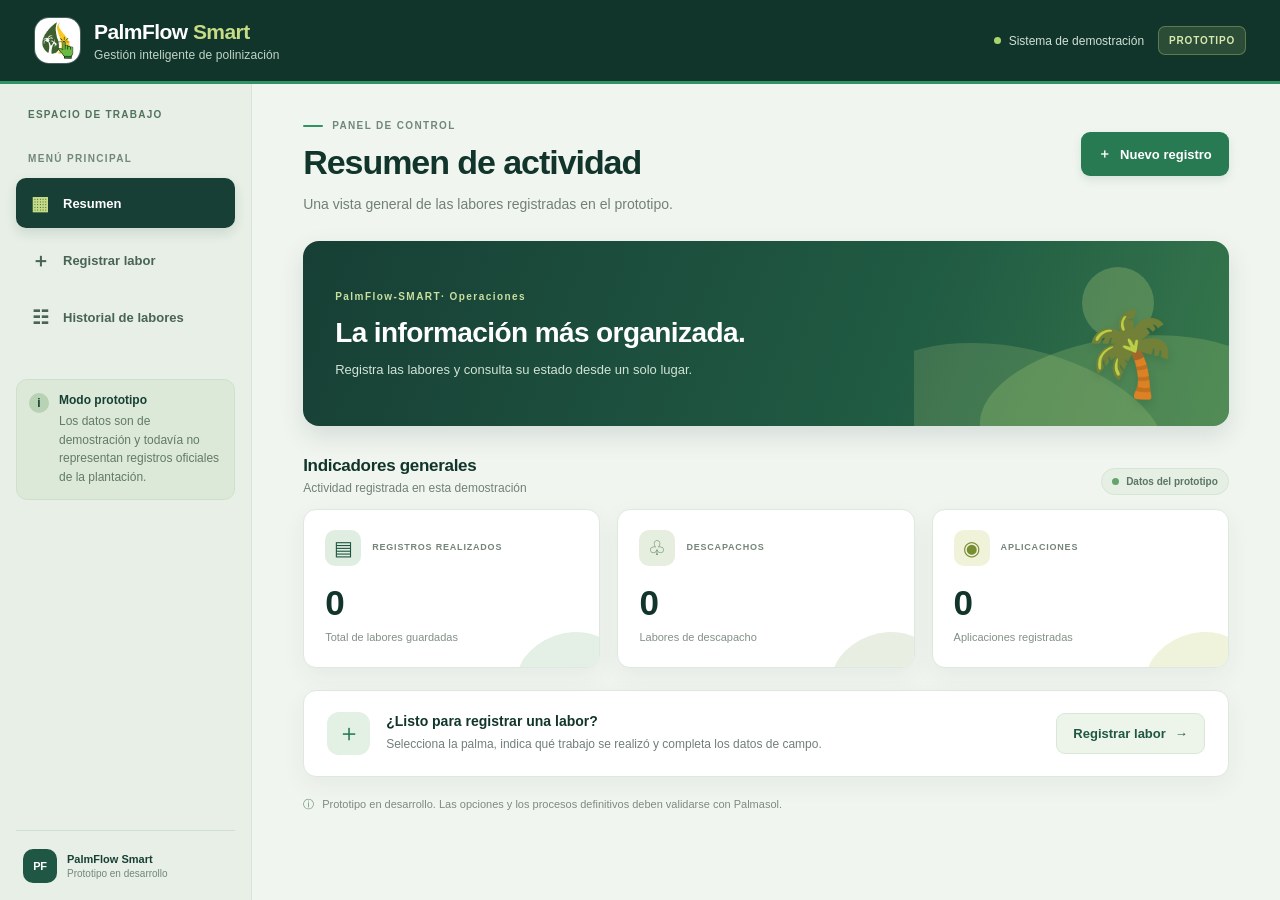
==== commit 4051dabd: "nuevo actualización" ====
--- a/index.html
+++ b/index.html
@@ -11,7 +11,9 @@
 <body>
   <header class="topbar">
     <a class="brand" href="#" aria-label="PalmFlow Smart, inicio" data-go="dashboard">
-      <span class="brand-icon" aria-hidden="true">🌴</span>
+      <img class="brand-icon"
+        src="imagenes/logo.png"
+        alt="Logo de PalmFlow Smart">
       <span class="brand-copy">
         <span class="brand-name">PalmFlow <span>Smart</span></span>
         <span class="brand-subtitle">Gestión inteligente de polinización</span>
@@ -69,8 +71,8 @@
 
         <div class="welcome-banner">
           <div class="welcome-copy">
-            <span class="banner-kicker">PALMFlow SMART · CAMPO Y OPERACIONES</span>
-            <h2>La información de campo, más organizada.</h2>
+            <span class="banner-kicker">PalmFlow-SMART· Operaciones</span>
+            <h2>La información más organizada.</h2>
             <p>Registra las labores y consulta su estado desde un solo lugar.</p>
           </div>
           <div class="banner-art" aria-hidden="true">
